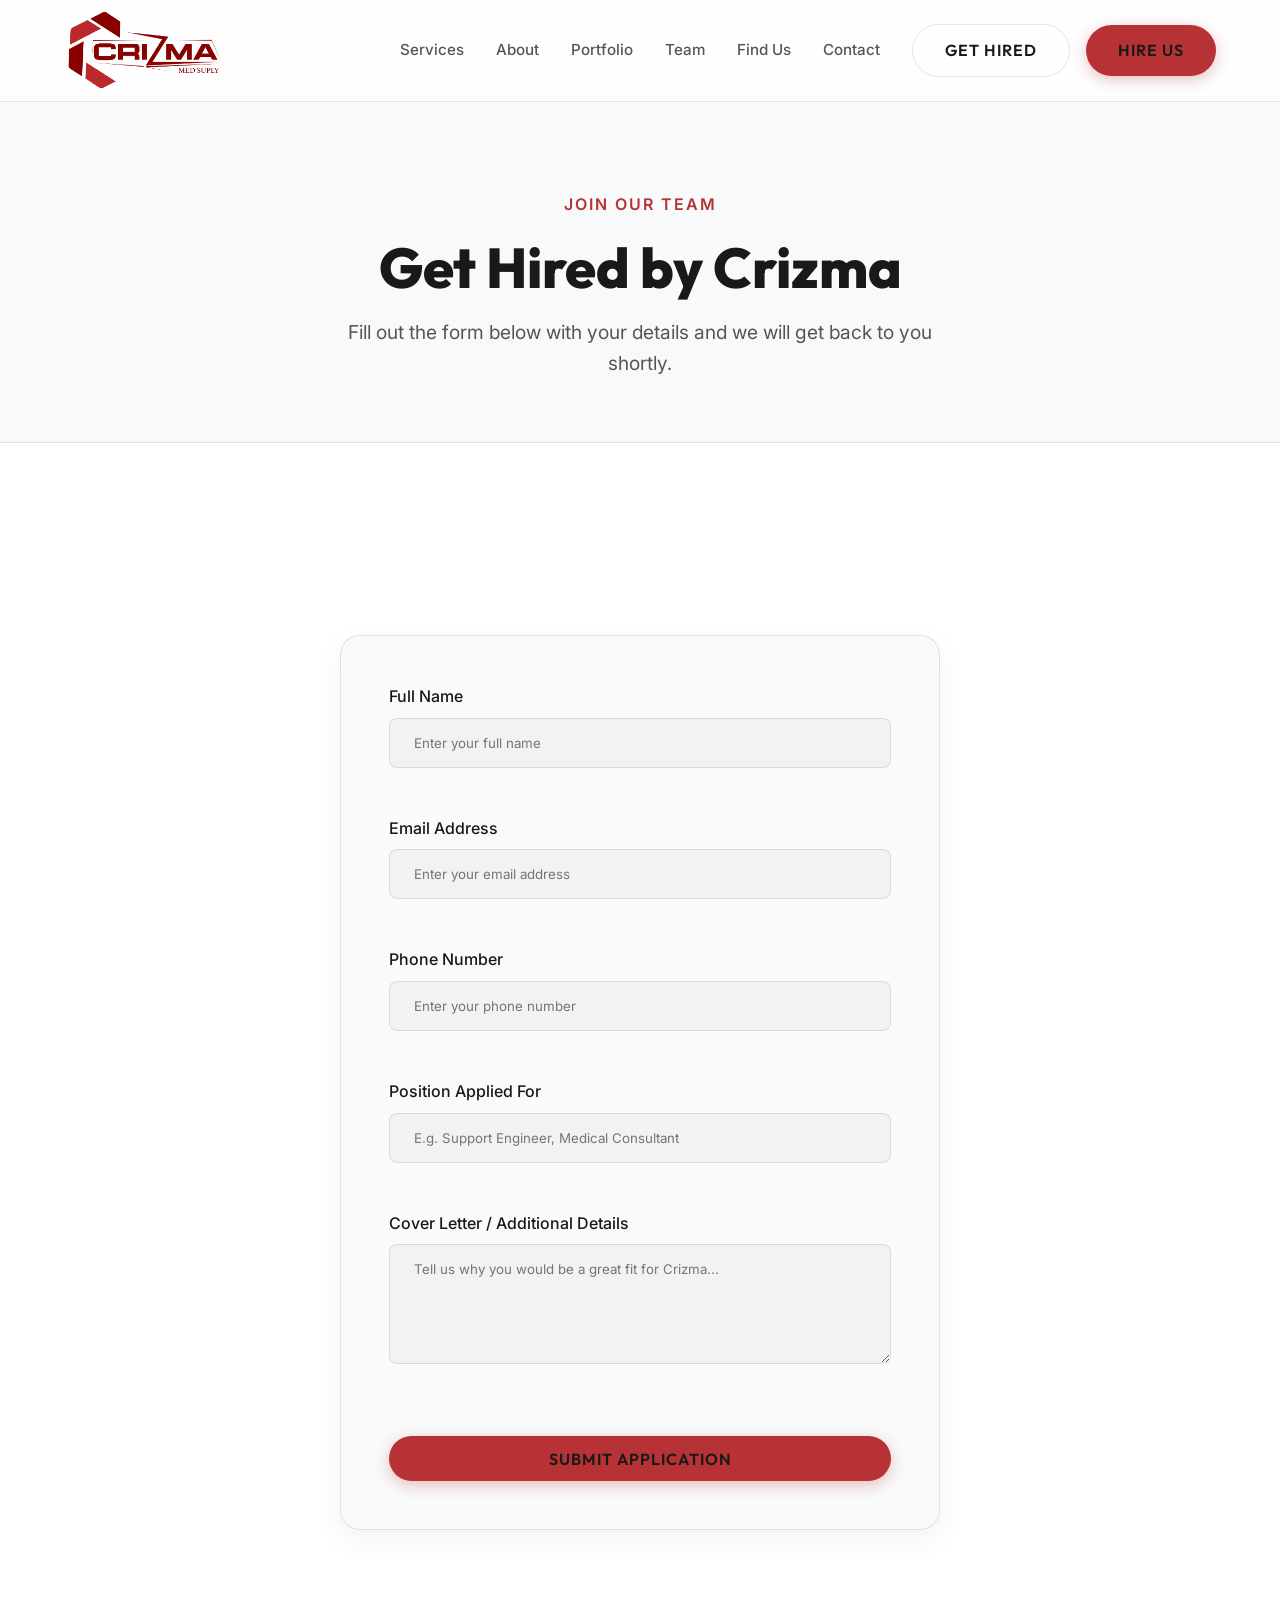
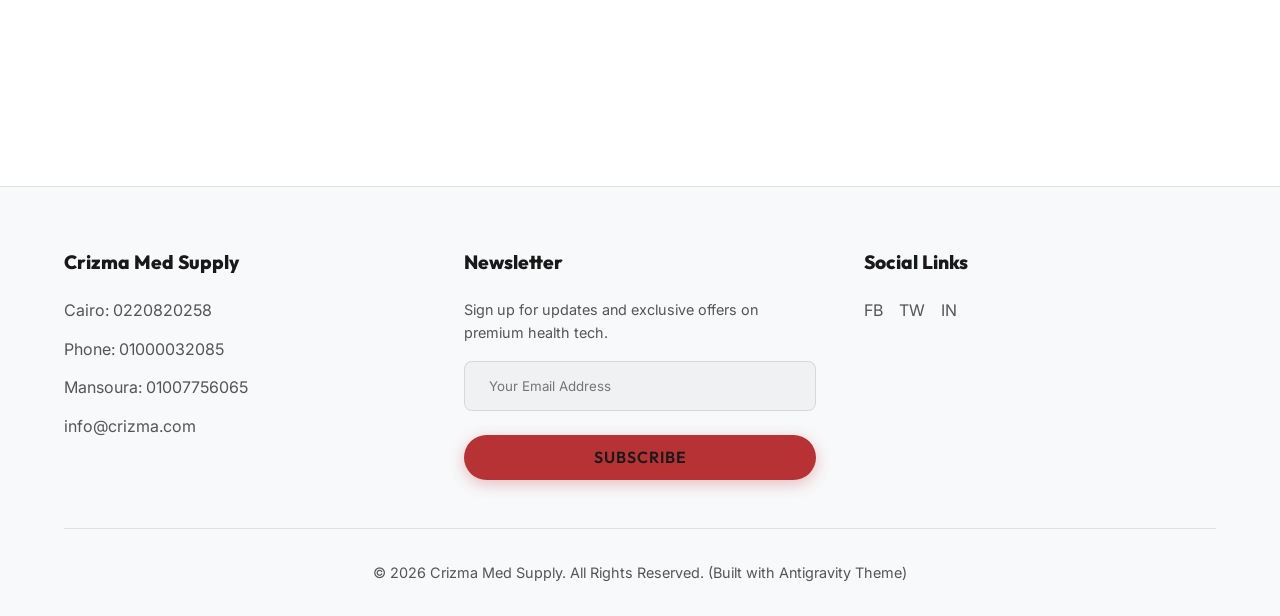
==== get-hired.html @ 3f166334 "ALOT OF FEATURES" ====
<!DOCTYPE html>
<html lang="en">
<head>
    <meta charset="UTF-8">
    <meta name="viewport" content="width=device-width, initial-scale=1.0">
    <title>Crizma Med Supply | Get Hired</title>
    <meta name="description" content="Apply to join the Crizma team and help us put the health technology in the world at our clients' fingertips.">
    
    <!-- CSS -->
    <link rel="stylesheet" href="css/style.css">
    <style>
        .page-header {
            padding: 12rem 5% 4rem;
            text-align: center;
            background: var(--bg-secondary);
            border-bottom: 1px solid var(--glass-border);
        }
        
        .form-container {
            max-width: 600px;
            margin: 4rem auto 8rem;
        }
        
        .get-hired-form {
            background: var(--glass-card-bg);
            border: 1px solid var(--glass-border);
            border-radius: 20px;
            padding: 3rem;
            box-shadow: 0 10px 30px rgba(0, 0, 0, 0.05);
        }
        
        .get-hired-form .input-group {
            margin-bottom: 1.5rem;
        }
        
        .get-hired-form label {
            display: block;
            margin-bottom: 0.5rem;
            color: var(--text-primary);
            font-weight: 500;
        }
        
        .get-hired-form textarea {
            min-height: 120px;
            resize: vertical;
        }
    </style>
</head>
<body>

    <!-- Navigation -->
    <nav class="navbar scrolled">
        <a href="index.html" class="logo">
            <img src="images/logo.png" alt="Crizma Logo">
        </a>
        <div class="nav-links">
            <a href="index.html#services">Services</a>
            <a href="index.html#about">About</a>
            <a href="index.html#portfolio">Portfolio</a>
            <a href="index.html#team">Team</a>
            <a href="index.html#find-us">Find Us</a>
            <a href="index.html#contact">Contact</a>
        </div>
        <div style="display: flex; gap: 1rem; align-items: center;">
            <a href="get-hired.html" class="btn btn-outline">Get Hired</a>
            <a href="index.html#contact" class="btn btn-primary">Hire Us</a>
        </div>
    </nav>

    <!-- Page Header -->
    <header class="page-header">
        <div class="fade-up stagger-1">
            <span class="super" style="color: var(--brand-red); font-weight: 600; text-transform: uppercase; letter-spacing: 2px; margin-bottom: 1rem; display: block;">Join Our Team</span>
            <h1 style="font-size: 3.5rem; color: var(--text-primary);">Get Hired by Crizma</h1>
            <p style="color: var(--text-secondary); font-size: 1.2rem; margin-top: 1rem; max-width: 600px; margin-left: auto; margin-right: auto;">Fill out the form below with your details and we will get back to you shortly.</p>
        </div>
    </header>

    <!-- Application Form -->
    <section>
        <div class="form-container fade-up stagger-2">
            <form class="get-hired-form contact-form" onsubmit="event.preventDefault(); alert('Application submitted successfully! We will contact you soon.');">
                
                <div class="input-group">
                    <label for="fullName">Full Name</label>
                    <input type="text" id="fullName" placeholder="Enter your full name" required>
                </div>
                
                <div class="input-group">
                    <label for="email">Email Address</label>
                    <input type="email" id="email" placeholder="Enter your email address" required>
                </div>
                
                <div class="input-group">
                    <label for="phone">Phone Number</label>
                    <input type="tel" id="phone" placeholder="Enter your phone number" required>
                </div>

                <div class="input-group">
                    <label for="position">Position Applied For</label>
                    <input type="text" id="position" placeholder="E.g. Support Engineer, Medical Consultant" required>
                </div>
                
                <div class="input-group">
                    <label for="coverLetter">Cover Letter / Additional Details</label>
                    <textarea id="coverLetter" placeholder="Tell us why you would be a great fit for Crizma..." required></textarea>
                </div>
                
                <button type="submit" class="btn btn-primary" style="width: 100%; margin-top: 1rem;">Submit Application</button>
            </form>
        </div>
    </section>

    <!-- Contact Section & Footer -->
    <footer id="contact">
        <div class="footer-grid">
            <div class="footer-col fade-up stagger-1">
                <h4>Crizma Med Supply</h4>
                <ul>
                    <li><a href="tel:0220820258">Cairo: 0220820258</a></li>
                    <li><a href="tel:01000032085">Phone: 01000032085</a></li>
                    <li><a href="tel:01007756065">Mansoura: 01007756065</a></li>
                    <li><a href="mailto:info@crizma.com">info@crizma.com</a></li>
                </ul>
            </div>
            
            <div class="footer-col fade-up stagger-2">
                <h4>Newsletter</h4>
                <p style="color: var(--text-secondary); margin-bottom: 1rem; font-size: 0.9rem;">Sign up for updates and exclusive offers on premium health tech.</p>
                <form class="contact-form" onsubmit="event.preventDefault(); alert('Subscribed to Crizma Newsletter!');">
                    <div class="input-group">
                        <input type="email" placeholder="Your Email Address" required>
                    </div>
                    <button type="submit" class="btn btn-primary">Subscribe</button>
                </form>
            </div>

            <div class="footer-col fade-up stagger-3">
                <h4>Social Links</h4>
                <div style="display: flex; gap: 1rem;">
                    <a href="#" class="simulate-alert" title="Facebook">FB</a>
                    <a href="#" class="simulate-alert" title="Twitter">TW</a>
                    <a href="#" class="simulate-alert" title="LinkedIn">IN</a>
                </div>
            </div>
        </div>
        
        <div class="footer-bottom fade-up stagger-4">
            &copy; 2026 Crizma Med Supply. All Rights Reserved. (Built with Antigravity Theme)
        </div>
    </footer>

    <!-- JavaScript -->
    <script src="js/main.js"></script>
</body>
</html>
---- css/style.css ----
@import url('https://fonts.googleapis.com/css2?family=Outfit:wght@300;400;600;800&family=Inter:wght@400;500;600&display=swap');

:root {
  /* Light Theme Defaults */
  --bg-primary: #ffffff;
  --bg-secondary: #f8f9fa;
  --text-primary: #191919;
  --text-secondary: #555555;
  --brand-red: #b73235;
  --brand-red-hover: #d13a3e;
  --nav-bg: rgba(255, 255, 255, 0.85);
  --glass-border: rgba(0, 0, 0, 0.1);
  --glass-card-bg: rgba(248, 249, 250, 0.8);
  --glass-card-hover: rgba(255, 255, 255, 0.95);
  --input-bg: rgba(0, 0, 0, 0.03);
  --font-heading: 'Outfit', sans-serif;
  --font-body: 'Inter', sans-serif;
  --transition-smooth: all 0.4s cubic-bezier(0.4, 0, 0.2, 1);
}

[data-theme="dark"] {
  /* Dark Theme Overrides */
  --bg-primary: #0f0f0f;
  --bg-secondary: #1a1a1a;
  --text-primary: #ffffff;
  --text-secondary: #a0a0a0;
  --nav-bg: rgba(15, 15, 15, 0.8);
  --glass-border: rgba(255, 255, 255, 0.1);
  --glass-card-bg: rgba(26, 26, 26, 0.8);
  --glass-card-hover: rgba(30, 30, 30, 0.8);
  --input-bg: rgba(255, 255, 255, 0.05);
}

* {
  margin: 0;
  padding: 0;
  box-sizing: border-box;
}

body {
  font-family: var(--font-body);
  background-color: var(--bg-primary);
  color: var(--text-primary);
  line-height: 1.6;
  overflow-x: hidden;
}

h1, h2, h3, h4, h5, h6 {
  font-family: var(--font-heading);
  font-weight: 800;
  line-height: 1.2;
}

a {
  text-decoration: none;
  color: inherit;
}

/* Glassmorphism Navbar */
.navbar {
  position: fixed;
  top: 0;
  width: 100%;
  padding: 1.5rem 5%;
  background: var(--nav-bg);
  backdrop-filter: blur(12px);
  -webkit-backdrop-filter: blur(12px);
  border-bottom: 1px solid var(--glass-border);
  display: flex;
  justify-content: space-between;
  align-items: center;
  z-index: 1000;
  transition: var(--transition-smooth);
}

.navbar.scrolled {
  padding: 1rem 5%;
  background: var(--nav-bg);
  box-shadow: 0 4px 20px rgba(0, 0, 0, 0.05);
}

.logo {
  display: flex;
  align-items: center;
}

.logo img {
  height: 45px;
  object-fit: contain;
  transform: scale(1.8);
  transform-origin: left center;
}

.nav-links {
  display: flex;
  gap: 2rem;
  position: absolute;
  left: 50%;
  transform: translateX(-50%);
}

.nav-links a {
  font-size: 0.95rem;
  font-weight: 500;
  color: var(--text-secondary);
  transition: var(--transition-smooth);
  position: relative;
}

.nav-links a:hover {
  color: var(--text-primary);
}

.nav-links a::after {
  content: '';
  position: absolute;
  bottom: -4px;
  left: 0;
  width: 0;
  height: 2px;
  background: var(--brand-red);
  transition: var(--transition-smooth);
}

.nav-links a:hover::after {
  width: 100%;
}

/* Premium Buttons */
.btn {
  display: inline-block;
  padding: 0.8rem 2rem;
  border-radius: 50px;
  font-family: var(--font-heading);
  font-weight: 600;
  font-size: 1rem;
  text-transform: uppercase;
  letter-spacing: 1px;
  cursor: pointer;
  transition: var(--transition-smooth);
  border: none;
  position: relative;
  overflow: hidden;
}

.btn-primary {
  background: var(--brand-red);
  color: var(--text-primary);
  box-shadow: 0 4px 15px rgba(183, 50, 53, 0.3);
}

.btn-primary:hover {
  background: var(--brand-red-hover);
  transform: translateY(-2px);
  box-shadow: 0 6px 20px rgba(183, 50, 53, 0.5);
}

.btn-outline {
  background: transparent;
  color: var(--text-primary);
  border: 1px solid var(--glass-border);
}

.btn-outline:hover {
  border-color: var(--brand-red);
  color: var(--brand-red);
}

/* Hero Section */
.hero-scroll-container {
  height: 250vh; /* Scrollable distance to reveal parts */
  position: relative;
}

.hero-sticky {
  position: sticky;
  top: 0;
  height: 100vh;
  display: flex;
  flex-direction: column;
  justify-content: center;
  align-items: center;
  overflow: hidden;
  padding: 80px 5% 20px;
}

.hero-bg {
  position: absolute;
  top: 0;
  left: 0;
  width: 100%;
  height: 100%;
  z-index: -1;
  overflow: hidden;
}

/* Dynamic Gradients Background */
.hero-bg::before {
  content: '';
  position: absolute;
  top: -10%;
  left: -10%;
  width: 500px;
  height: 500px;
  background: radial-gradient(circle, rgba(183, 50, 53, 0.15) 0%, rgba(15, 15, 15, 0) 70%);
  border-radius: 50%;
  animation: pulse 8s ease-in-out infinite alternate;
}

.hero-bg::after {
  content: '';
  position: absolute;
  bottom: -10%;
  right: -10%;
  width: 600px;
  height: 600px;
  background: radial-gradient(circle, rgba(255, 255, 255, 0.05) 0%, rgba(15, 15, 15, 0) 70%);
  border-radius: 50%;
}

@keyframes pulse {
  0% { transform: scale(1); opacity: 0.5; }
  100% { transform: scale(1.2); opacity: 1; }
}

.hero-content {
  max-width: 800px;
  z-index: 1;
  display: flex;
  flex-direction: column;
  align-items: center;
  text-align: center;
  gap: 1.5rem;
  margin-top: 5vh;
}

.hero-part {
  opacity: 0;
  transform: translateY(40px);
  transition: opacity 0.8s ease-out, transform 0.8s ease-out;
}

.hero-part.part-1 {
  opacity: 1;
  transform: translateY(0);
}

.hero-part.visible {
  opacity: 1;
  transform: translateY(0);
}

.hero-super {
  font-family: var(--font-heading);
  color: var(--brand-red);
  font-weight: 600;
  letter-spacing: 2px;
  text-transform: uppercase;
  margin-bottom: 1rem;
  display: block;
}

.hero-part h1 {
  font-size: 4.5rem;
  margin-bottom: 0;
  color: var(--text-primary);
}

.hero-part p {
  font-size: 1.5rem;
  color: var(--text-secondary);
  margin-bottom: 0;
  max-width: 800px;
  line-height: 1.8;
}

.hero-btns {
  display: flex;
  gap: 1.5rem;
  justify-content: center;
}

/* Sponsors Marquee */
.sponsors-marquee {
  width: 100vw;
  max-width: 1000px;
  overflow: hidden;
  margin-top: 1.5rem;
  position: relative;
  mask-image: linear-gradient(to right, transparent, black 15%, black 85%, transparent);
  -webkit-mask-image: linear-gradient(to right, transparent, black 15%, black 85%, transparent);
}

.marquee-track {
  display: flex;
  gap: 4rem;
  align-items: center;
  width: max-content;
  animation: scroll-marquee 25s linear infinite;
}

.marquee-track img {
  height: 80px;
  object-fit: contain;
  opacity: 0.9;
  transition: transform 0.4s ease, opacity 0.4s ease;
}

.marquee-track img:hover {
  opacity: 1;
  transform: scale(1.05);
}

@keyframes scroll-marquee {
  0% { transform: translateX(0); }
  100% { transform: translateX(calc(-50% - 2rem)); }
}

/* Sections */
section {
  padding: 8rem 5%;
}

.section-header {
  text-align: center;
  margin-bottom: 5rem;
}

.section-header .super {
  color: var(--brand-red);
  font-weight: 600;
  text-transform: uppercase;
  letter-spacing: 2px;
  margin-bottom: 1rem;
  display: block;
}

.section-header h2 {
  font-size: 3rem;
}

/* Glass Cards (Team/Services) */
.grid {
  display: grid;
  grid-template-columns: repeat(auto-fit, minmax(280px, 1fr));
  gap: 2rem;
}

.glass-card {
  background: var(--glass-card-bg);
  border: 1px solid var(--glass-border);
  border-radius: 20px;
  padding: 2.5rem;
  transition: var(--transition-smooth);
  position: relative;
  overflow: hidden;
}

.glass-card::before {
  content: '';
  position: absolute;
  top: 0;
  left: 0;
  width: 100%;
  height: 4px;
  background: var(--brand-red);
  transform: scaleX(0);
  transform-origin: left;
  transition: var(--transition-smooth);
}

.glass-card:hover {
  transform: translateY(-10px);
  background: var(--glass-card-hover);
  box-shadow: 0 20px 40px rgba(0, 0, 0, 0.08);
  border-color: var(--brand-red);
}

.glass-card:hover::before {
  transform: scaleX(1);
}

.team-img {
  width: 100px;
  height: 100px;
  border-radius: 50%;
  object-fit: cover;
  margin-bottom: 1.5rem;
  border: 2px solid var(--brand-red);
  padding: 2px;
  background: var(--bg-primary);
}

.glass-card h3 {
  font-size: 1.5rem;
  margin-bottom: 0.5rem;
}

.glass-card .role {
  color: var(--brand-red);
  font-size: 0.9rem;
  font-weight: 600;
  text-transform: uppercase;
  margin-bottom: 1rem;
  display: block;
}

.glass-card p {
  color: var(--text-secondary);
  font-size: 0.95rem;
}

/* Features/Services */
.service-icon {
  width: 60px;
  height: 60px;
  border-radius: 12px;
  background: rgba(183, 50, 53, 0.1);
  color: var(--brand-red);
  display: flex;
  align-items: center;
  justify-content: center;
  font-size: 1.5rem;
  margin-bottom: 1.5rem;
}

/* Contact/Footer */
footer {
  background: var(--bg-secondary);
  padding: 4rem 5% 2rem;
  border-top: 1px solid var(--glass-border);
}

.footer-grid {
  display: grid;
  grid-template-columns: repeat(auto-fit, minmax(200px, 1fr));
  gap: 3rem;
  margin-bottom: 3rem;
}

.footer-col h4 {
  font-size: 1.2rem;
  margin-bottom: 1.5rem;
  color: var(--text-primary);
}

.footer-col ul {
  list-style: none;
}

.footer-col ul li {
  margin-bottom: 0.8rem;
}

.footer-col a {
  color: var(--text-secondary);
  transition: var(--transition-smooth);
}

.footer-col a:hover {
  color: var(--brand-red);
}

.footer-bottom {
  text-align: center;
  padding-top: 2rem;
  border-top: 1px solid var(--glass-border);
  color: var(--text-secondary);
  font-size: 0.9rem;
}

/* Form Styles */
.contact-form {
  display: grid;
  gap: 1.5rem;
}

.input-group {
  position: relative;
}

.input-group input,
.input-group textarea {
  width: 100%;
  padding: 1rem 1.5rem;
  background: var(--input-bg);
  border: 1px solid var(--glass-border);
  border-radius: 8px;
  color: var(--text-primary);
  font-family: var(--font-body);
  transition: var(--transition-smooth);
}

.input-group input:focus,
.input-group textarea:focus {
  outline: none;
  border-color: var(--brand-red);
  background: var(--input-bg);
}

/* Theme Toggle Button */
.theme-toggle {
  background: none;
  border: none;
  color: var(--text-primary);
  font-size: 1.2rem;
  cursor: pointer;
  padding: 0.5rem;
  border-radius: 50%;
  transition: var(--transition-smooth);
  display: flex;
  align-items: center;
  justify-content: center;
}

.theme-toggle:hover {
  background: var(--glass-border);
  color: var(--brand-red);
}

/* Animations */
.fade-up {
  opacity: 0;
  transform: translateY(30px);
  transition: opacity 0.8s ease-out, transform 0.8s ease-out;
}

.fade-up.visible {
  opacity: 1;
  transform: translateY(0);
}

.stagger-1 { transition-delay: 0.1s; }
.stagger-2 { transition-delay: 0.2s; }
.stagger-3 { transition-delay: 0.3s; }
.stagger-4 { transition-delay: 0.4s; }

/* Responsive */
@media (max-width: 768px) {
  .hero-part h1 { font-size: 3rem; }
  .hero-part p { font-size: 1.25rem; }
  .nav-links { display: none; } /* Mobile menu toggle would be added in JS */
  .hero-btns { flex-direction: column; }
}
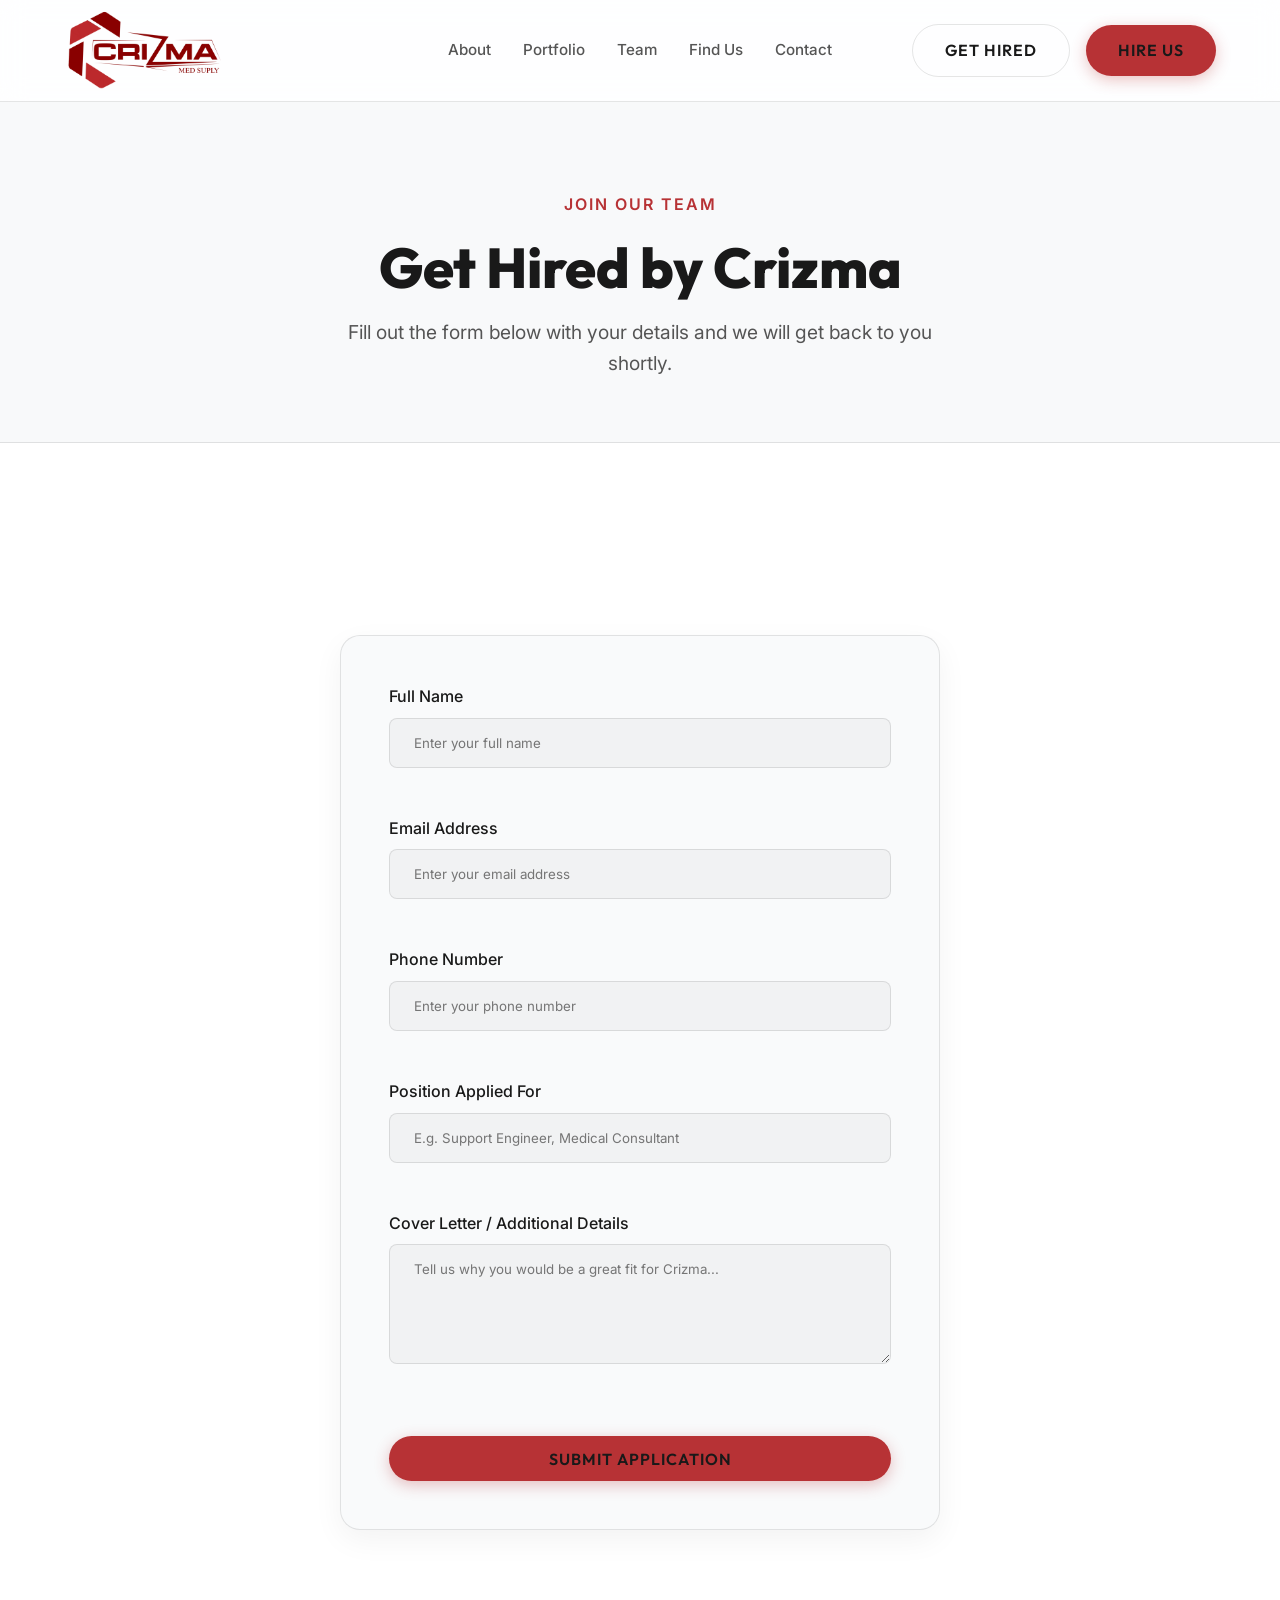
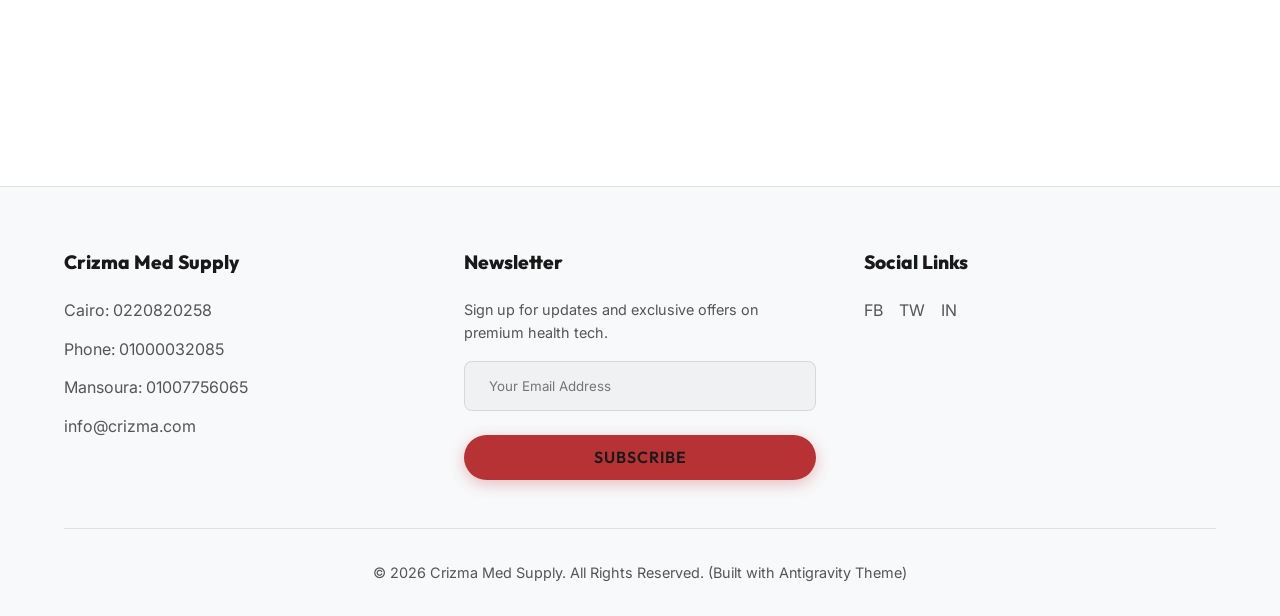
==== commit fc3bae5d: "Add portfolio page with project gallery and lightbox functionality" ====
--- a/get-hired.html
+++ b/get-hired.html
@@ -54,8 +54,7 @@
             <img src="images/logo.png" alt="Crizma Logo">
         </a>
         <div class="nav-links">
-            <a href="index.html#services">Services</a>
-            <a href="index.html#about">About</a>
+            <a href="index.html#services">About</a>
             <a href="index.html#portfolio">Portfolio</a>
             <a href="index.html#team">Team</a>
             <a href="index.html#find-us">Find Us</a>
--- a/css/style.css
+++ b/css/style.css
@@ -234,18 +234,7 @@
   margin-top: 5vh;
 }
 
-.hero-part {
-  opacity: 0;
-  transform: translateY(40px);
-  transition: opacity 0.8s ease-out, transform 0.8s ease-out;
-}
-
 .hero-part.part-1 {
-  opacity: 1;
-  transform: translateY(0);
-}
-
-.hero-part.visible {
   opacity: 1;
   transform: translateY(0);
 }
@@ -351,7 +340,11 @@
   border: 1px solid var(--glass-border);
   border-radius: 20px;
   padding: 2.5rem;
-  transition: var(--transition-smooth);
+  transition:
+    transform 0.45s cubic-bezier(0.16, 1, 0.3, 1),
+    background 0.45s cubic-bezier(0.16, 1, 0.3, 1),
+    box-shadow 0.45s cubic-bezier(0.16, 1, 0.3, 1),
+    border-color 0.45s cubic-bezier(0.16, 1, 0.3, 1);
   position: relative;
   overflow: hidden;
 }
@@ -521,8 +514,9 @@
 /* Animations */
 .fade-up {
   opacity: 0;
-  transform: translateY(30px);
-  transition: opacity 0.8s ease-out, transform 0.8s ease-out;
+  transform: translateY(36px);
+  transition: opacity 0.7s cubic-bezier(0.16, 1, 0.3, 1),
+              transform 0.7s cubic-bezier(0.16, 1, 0.3, 1);
 }
 
 .fade-up.visible {
@@ -530,15 +524,341 @@
   transform: translateY(0);
 }
 
-.stagger-1 { transition-delay: 0.1s; }
-.stagger-2 { transition-delay: 0.2s; }
-.stagger-3 { transition-delay: 0.3s; }
-.stagger-4 { transition-delay: 0.4s; }
-
-/* Responsive */
+.fade-left {
+  opacity: 0;
+  transform: translateX(-36px);
+  transition: opacity 0.7s cubic-bezier(0.16, 1, 0.3, 1),
+              transform 0.7s cubic-bezier(0.16, 1, 0.3, 1);
+}
+
+.fade-left.visible {
+  opacity: 1;
+  transform: translateX(0);
+}
+
+.fade-right {
+  opacity: 0;
+  transform: translateX(36px);
+  transition: opacity 0.7s cubic-bezier(0.16, 1, 0.3, 1),
+              transform 0.7s cubic-bezier(0.16, 1, 0.3, 1);
+}
+
+.fade-right.visible {
+  opacity: 1;
+  transform: translateX(0);
+}
+
+.scale-up {
+  opacity: 0;
+  transform: scale(0.88);
+  transition: opacity 0.7s cubic-bezier(0.16, 1, 0.3, 1),
+              transform 0.7s cubic-bezier(0.16, 1, 0.3, 1);
+}
+
+.scale-up.visible {
+  opacity: 1;
+  transform: scale(1);
+}
+
+/* Stagger delays */
+.stagger-1 { transition-delay: 0.08s; }
+.stagger-2 { transition-delay: 0.16s; }
+.stagger-3 { transition-delay: 0.24s; }
+.stagger-4 { transition-delay: 0.32s; }
+.stagger-5 { transition-delay: 0.40s; }
+.stagger-6 { transition-delay: 0.48s; }
+
+/* Hero parts */
+.hero-part {
+  opacity: 0;
+  transform: translateY(40px);
+  transition: opacity 0.8s cubic-bezier(0.16, 1, 0.3, 1),
+              transform 0.8s cubic-bezier(0.16, 1, 0.3, 1);
+}
+
+.hero-part.visible {
+  opacity: 1;
+  transform: translateY(0);
+}
+
+/* ── Hamburger button ── */
+.hamburger {
+  display: none;
+  flex-direction: column;
+  justify-content: center;
+  gap: 5px;
+  background: none;
+  border: none;
+  padding: 6px;
+  cursor: pointer;
+  z-index: 1002;
+  flex-shrink: 0;
+}
+.hamburger span {
+  display: block;
+  width: 24px;
+  height: 2px;
+  background: var(--text-primary);
+  border-radius: 2px;
+  transition: transform 0.3s ease, opacity 0.3s ease;
+}
+.hamburger.open span:nth-child(1) { transform: rotate(45deg) translate(5px, 5px); }
+.hamburger.open span:nth-child(2) { opacity: 0; transform: scaleX(0); }
+.hamburger.open span:nth-child(3) { transform: rotate(-45deg) translate(5px, -5px); }
+
+/* ── Mobile full-screen nav ── */
+.mobile-nav {
+  display: none;
+  position: fixed;
+  inset: 0;
+  background: var(--nav-bg);
+  backdrop-filter: blur(20px);
+  -webkit-backdrop-filter: blur(20px);
+  flex-direction: column;
+  align-items: center;
+  justify-content: center;
+  gap: 2rem;
+  z-index: 1001;
+  pointer-events: none;
+  transform: translateX(100%);
+  transition: transform 0.4s cubic-bezier(0.16, 1, 0.3, 1);
+}
+.mobile-nav.open {
+  transform: translateX(0);
+  pointer-events: all;
+}
+.mobile-nav.closing {
+  transform: translateX(100%);
+}
+.mobile-nav a.mobile-nav-link {
+  font-family: var(--font-heading);
+  font-size: 1.6rem;
+  font-weight: 700;
+  color: var(--text-primary);
+  transition: color 0.2s ease;
+}
+.mobile-nav a.mobile-nav-link:hover { color: var(--brand-red); }
+.mobile-nav-cta {
+  display: flex;
+  gap: 1rem;
+  margin-top: 1rem;
+  flex-wrap: wrap;
+  justify-content: center;
+}
+
+/* Back button inside mobile nav */
+.mobile-nav-back {
+  position: absolute;
+  top: 1.4rem;
+  left: 1.4rem;
+  background: none;
+  border: none;
+  display: flex;
+  align-items: center;
+  gap: 0.5rem;
+  font-family: var(--font-heading);
+  font-size: 1rem;
+  font-weight: 600;
+  color: var(--text-secondary);
+  cursor: pointer;
+  padding: 0.5rem;
+  transition: color 0.2s ease;
+}
+.mobile-nav-back:hover { color: var(--brand-red); }
+.mobile-nav-back svg {
+  width: 18px;
+  height: 18px;
+  stroke: currentColor;
+  fill: none;
+  stroke-width: 2.5;
+  stroke-linecap: round;
+  stroke-linejoin: round;
+}
+
+/* ── Responsive ── */
 @media (max-width: 768px) {
-  .hero-part h1 { font-size: 3rem; }
-  .hero-part p { font-size: 1.25rem; }
-  .nav-links { display: none; } /* Mobile menu toggle would be added in JS */
-  .hero-btns { flex-direction: column; }
+  /* Navbar */
+  .navbar { padding: 1rem 5%; }
+  .navbar.scrolled { padding: 0.75rem 5%; }
+  .nav-links { display: none !important; }
+  .nav-cta { display: none !important; }
+  .hamburger { display: flex; }
+  .mobile-nav { display: flex; }
+  .logo img { transform: scale(1.3); }
+
+  /* Hero */
+  .hero-scroll-container { height: 200vh; }
+  .hero-sticky { padding: 70px 6% 20px; }
+  .hero-part h1 { font-size: 2.4rem; line-height: 1.15; }
+  .hero-part p { font-size: 1.05rem; line-height: 1.7; }
+  .hero-super { font-size: 0.7rem; letter-spacing: 1.5px; }
+  .hero-btns { flex-direction: column; align-items: center; width: 100%; max-width: 300px; margin: 0 auto; }
+  .hero-btns .btn { width: 100%; text-align: center; }
+  .hero-content { gap: 1.2rem; margin-top: 0; }
+
+  /* Marquee */
+  .marquee-track img { height: 74px; }
+  .marquee-track { gap: 2.5rem; }
+
+  /* Sections */
+  section { padding: 4rem 5%; }
+  .section-header { margin-bottom: 2.5rem; }
+  .section-header h2 { font-size: 2rem; }
+
+  /* Cards grid → single column */
+  .grid { grid-template-columns: 1fr; gap: 1.25rem; }
+  .glass-card { padding: 1.75rem; }
+  .glass-card:hover { transform: none; }
+
+  /* Footer */
+  footer { padding: 3rem 5% 2rem; }
+  .footer-grid { grid-template-columns: 1fr; gap: 2rem; }
+
+  /* Buttons */
+  .btn { padding: 0.75rem 1.5rem; font-size: 0.9rem; }
+}
+
+
+@media (max-width: 480px) {
+  .hero-part h1 { font-size: 1.9rem; }
+  .section-header h2 { font-size: 1.7rem; }
+  .glass-card { padding: 1.4rem; }
+  .marquee-track img { height: 59px; }
+}
+
+/* ── About Section ── */
+.about-content {
+  max-width: 720px;
+  margin: 0 auto 4rem;
+  text-align: center;
+}
+
+.about-lead {
+  font-size: 1.4rem;
+  color: var(--text-primary);
+  line-height: 1.8;
+  font-weight: 600;
+  margin-bottom: 1.75rem;
+}
+
+.about-body {
+  font-size: 1.1rem;
+  color: var(--text-secondary);
+  line-height: 1.9;
+  margin-bottom: 2.5rem;
+}
+
+.about-vision {
+  background: rgba(183, 50, 53, 0.05);
+  border: 1px solid rgba(183, 50, 53, 0.2);
+  border-radius: 16px;
+  padding: 2rem 2.5rem;
+}
+
+.about-vision .super {
+  color: var(--brand-red);
+  font-weight: 600;
+  text-transform: uppercase;
+  letter-spacing: 2px;
+  font-size: 0.85rem;
+  display: block;
+  margin-bottom: 0.75rem;
+}
+
+.about-vision p {
+  font-size: 1.1rem;
+  color: var(--text-secondary);
+  line-height: 1.8;
+}
+
+/* Reduce bottom padding so accordion doesn't float in a sea of whitespace */
+#services {
+  padding-bottom: 0;
+  border-top: 1px solid var(--glass-border);
+}
+
+/* ── Accordion Styles ── */
+.accordion-container {
+  border-top: 1px solid var(--glass-border);
+}
+
+/* Centered flex grid for 5-card layout (3 + 2 centered) */
+.grid-why {
+  display: flex;
+  flex-wrap: wrap;
+  justify-content: center;
+}
+
+.grid-why .glass-card {
+  flex: 0 1 320px;
+}
+
+.custom-accordion {
+  border-top: 1px solid var(--glass-border);
+  transition: var(--transition-smooth);
+}
+
+.custom-accordion:first-child {
+  border-top: none;
+}
+
+.custom-accordion summary {
+  list-style: none;
+  cursor: pointer;
+  padding: 3rem 2rem;
+  user-select: none;
+}
+
+.custom-accordion summary::-webkit-details-marker {
+  display: none;
+}
+
+.accordion-header {
+  display: flex;
+  flex-direction: column;
+  align-items: center;
+  text-align: center;
+  gap: 0.3rem;
+}
+
+.accordion-header .super {
+  color: var(--brand-red);
+  font-weight: 600;
+  text-transform: uppercase;
+  letter-spacing: 2px;
+  font-size: 0.85rem;
+}
+
+.accordion-header h2 {
+  font-size: 2.2rem;
+  color: var(--text-primary);
+  margin: 0;
+}
+
+.accordion-header .arrow {
+  font-size: 0.9rem;
+  color: var(--brand-red);
+  margin-top: 0.9rem;
+  transition: transform 0.3s ease;
+  display: block;
+}
+
+.custom-accordion[open] .accordion-header .arrow {
+  transform: rotate(180deg);
+}
+
+.accordion-content {
+  padding: 0 2rem 3rem;
+  overflow: hidden;
+  transition: height 0.48s cubic-bezier(0.16, 1, 0.3, 1),
+              opacity 0.38s ease,
+              transform 0.48s cubic-bezier(0.16, 1, 0.3, 1);
+}
+
+@media (max-width: 768px) {
+  .about-lead { font-size: 1.15rem; }
+  .about-body { font-size: 1rem; }
+  .grid-why .glass-card { flex: 0 1 100%; }
+  .accordion-header h2 { font-size: 1.7rem; }
+  .custom-accordion summary { padding: 2rem 1rem; }
 }
